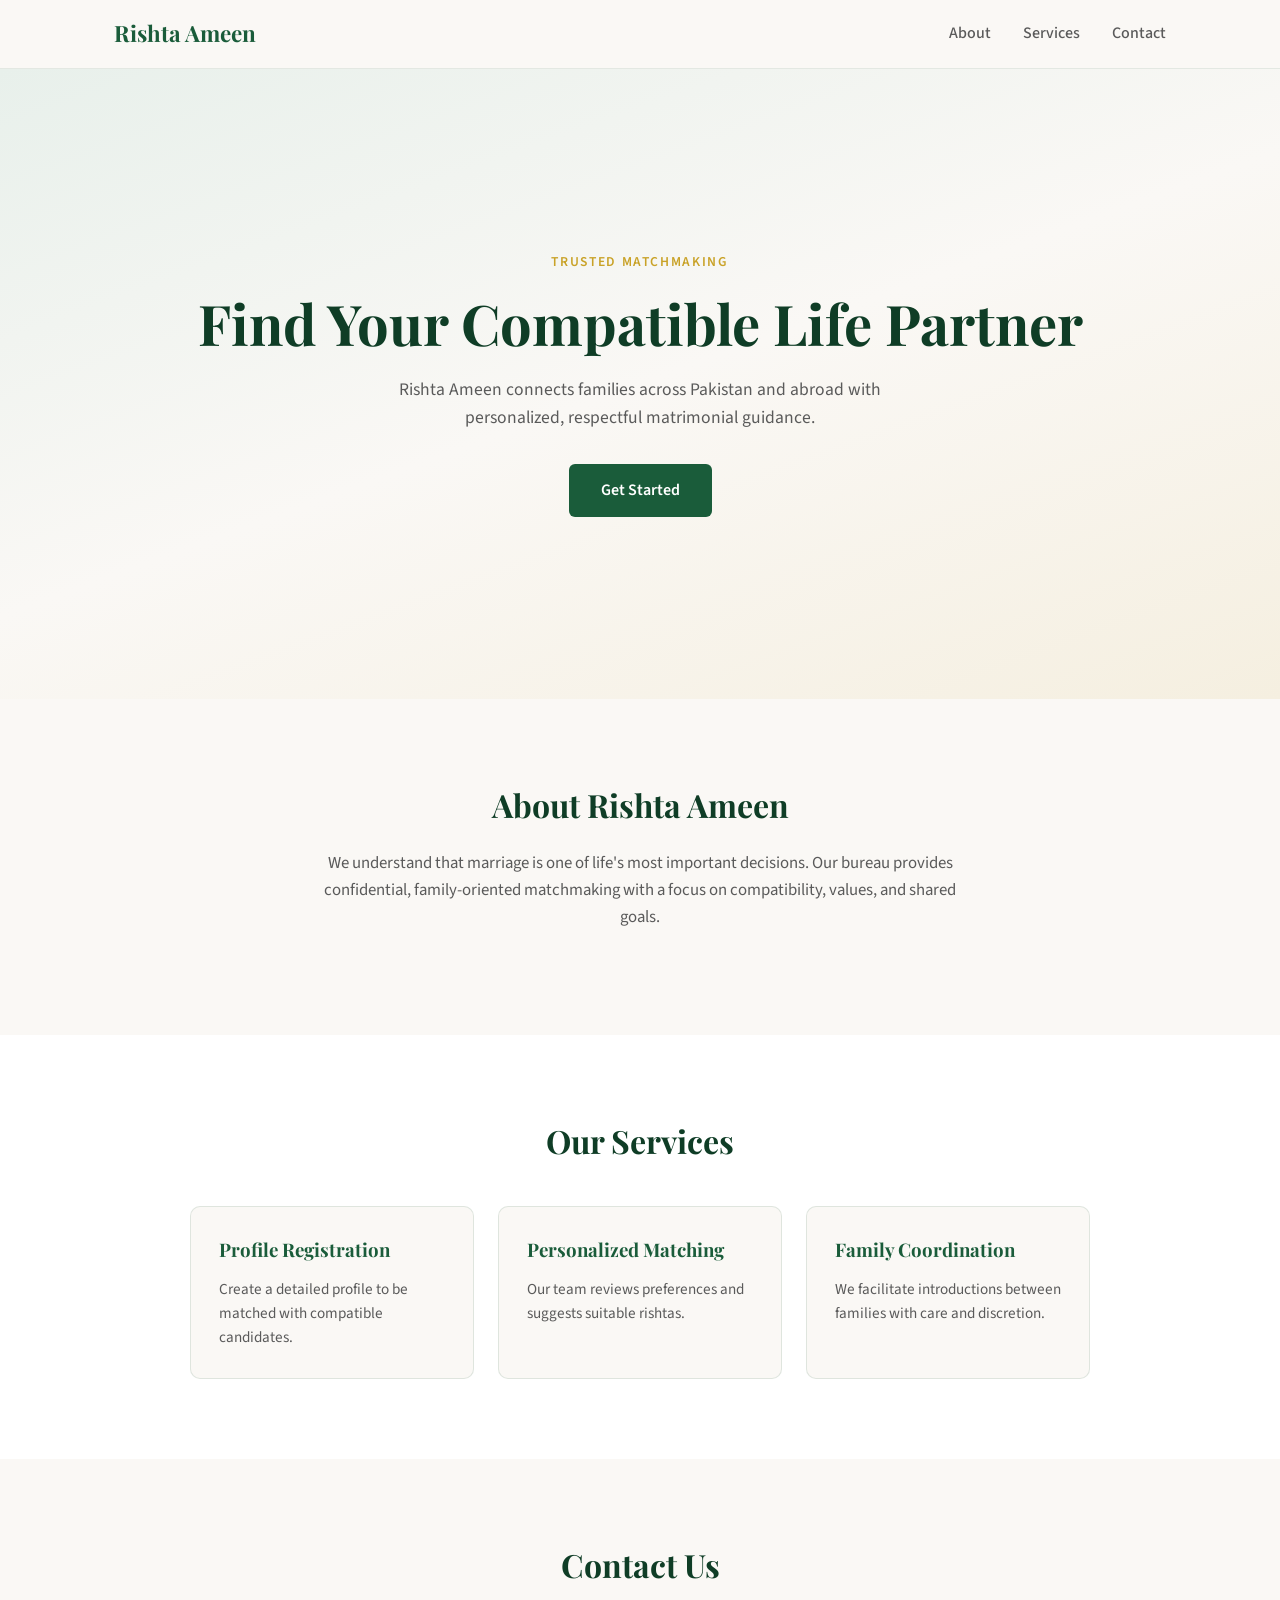
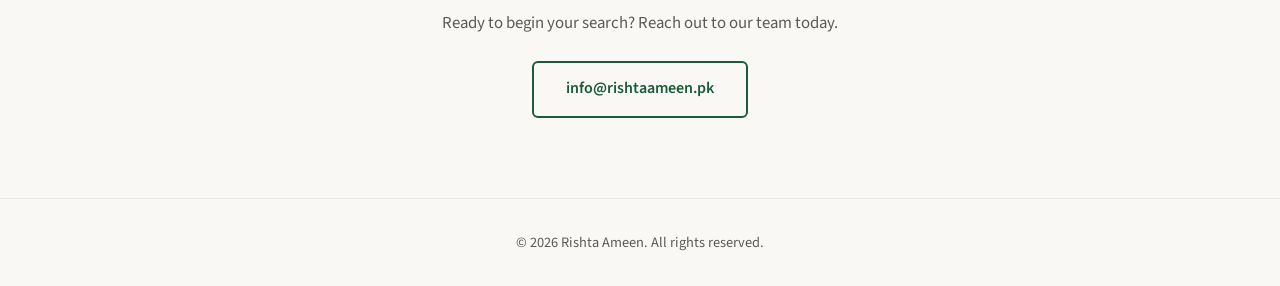
==== index.html @ f6dc4eeb "Activate repository with Rishta Ameen landing page and Cloud Agent setup - Add professional landing " ====
<!DOCTYPE html>
<html lang="en">
<head>
  <meta charset="UTF-8">
  <meta name="viewport" content="width=device-width, initial-scale=1.0">
  <meta name="description" content="Rishta Ameen — Pakistani matrimonial and matchmaking service. Find your compatible life partner with trusted guidance.">
  <title>Rishta Ameen — Find Your Life Partner</title>
  <link rel="stylesheet" href="css/style.css">
  <link rel="preconnect" href="https://fonts.googleapis.com">
  <link rel="preconnect" href="https://fonts.gstatic.com" crossorigin>
  <link href="https://fonts.googleapis.com/css2?family=Playfair+Display:wght@600;700&family=Source+Sans+3:wght@400;500;600&display=swap" rel="stylesheet">
</head>
<body>
  <header class="header">
    <nav class="nav">
      <a href="#" class="logo">Rishta Ameen</a>
      <ul class="nav-links">
        <li><a href="#about">About</a></li>
        <li><a href="#services">Services</a></li>
        <li><a href="#contact">Contact</a></li>
      </ul>
    </nav>
  </header>

  <main>
    <section class="hero">
      <div class="hero-content">
        <p class="hero-tagline">Trusted Matchmaking</p>
        <h1>Find Your Compatible Life Partner</h1>
        <p class="hero-description">
          Rishta Ameen connects families across Pakistan and abroad with
          personalized, respectful matrimonial guidance.
        </p>
        <a href="#contact" class="btn btn-primary">Get Started</a>
      </div>
    </section>

    <section id="about" class="section">
      <div class="container">
        <h2>About Rishta Ameen</h2>
        <p>
          We understand that marriage is one of life's most important decisions.
          Our bureau provides confidential, family-oriented matchmaking with a
          focus on compatibility, values, and shared goals.
        </p>
      </div>
    </section>

    <section id="services" class="section section-alt">
      <div class="container">
        <h2>Our Services</h2>
        <div class="cards">
          <article class="card">
            <h3>Profile Registration</h3>
            <p>Create a detailed profile to be matched with compatible candidates.</p>
          </article>
          <article class="card">
            <h3>Personalized Matching</h3>
            <p>Our team reviews preferences and suggests suitable rishtas.</p>
          </article>
          <article class="card">
            <h3>Family Coordination</h3>
            <p>We facilitate introductions between families with care and discretion.</p>
          </article>
        </div>
      </div>
    </section>

    <section id="contact" class="section">
      <div class="container">
        <h2>Contact Us</h2>
        <p>Ready to begin your search? Reach out to our team today.</p>
        <a href="mailto:info@rishtaameen.pk" class="btn btn-secondary">info@rishtaameen.pk</a>
      </div>
    </section>
  </main>

  <footer class="footer">
    <p>&copy; 2026 Rishta Ameen. All rights reserved.</p>
  </footer>
</body>
</html>
---- css/style.css ----
*,
*::before,
*::after {
  box-sizing: border-box;
  margin: 0;
  padding: 0;
}

:root {
  --color-primary: #1a5c3a;
  --color-primary-dark: #0f3d26;
  --color-accent: #c9a227;
  --color-bg: #faf8f5;
  --color-text: #2c2c2c;
  --color-muted: #5a5a5a;
  --font-display: "Playfair Display", Georgia, serif;
  --font-body: "Source Sans 3", system-ui, sans-serif;
}

html {
  scroll-behavior: smooth;
}

body {
  font-family: var(--font-body);
  color: var(--color-text);
  background: var(--color-bg);
  line-height: 1.6;
}

.header {
  position: sticky;
  top: 0;
  background: rgba(250, 248, 245, 0.95);
  backdrop-filter: blur(8px);
  border-bottom: 1px solid rgba(26, 92, 58, 0.1);
  z-index: 100;
}

.nav {
  max-width: 1100px;
  margin: 0 auto;
  padding: 1rem 1.5rem;
  display: flex;
  align-items: center;
  justify-content: space-between;
}

.logo {
  font-family: var(--font-display);
  font-size: 1.4rem;
  font-weight: 700;
  color: var(--color-primary);
  text-decoration: none;
}

.nav-links {
  display: flex;
  gap: 2rem;
  list-style: none;
}

.nav-links a {
  color: var(--color-muted);
  text-decoration: none;
  font-weight: 500;
  transition: color 0.2s;
}

.nav-links a:hover {
  color: var(--color-primary);
}

.hero {
  min-height: 70vh;
  display: flex;
  align-items: center;
  justify-content: center;
  text-align: center;
  padding: 4rem 1.5rem;
  background: linear-gradient(160deg, #e8f0eb 0%, var(--color-bg) 50%, #f5efe0 100%);
}

.hero-tagline {
  color: var(--color-accent);
  font-weight: 600;
  text-transform: uppercase;
  letter-spacing: 0.12em;
  font-size: 0.85rem;
  margin-bottom: 1rem;
}

.hero h1 {
  font-family: var(--font-display);
  font-size: clamp(2.2rem, 5vw, 3.5rem);
  color: var(--color-primary-dark);
  margin-bottom: 1.25rem;
  line-height: 1.2;
}

.hero-description {
  max-width: 540px;
  margin: 0 auto 2rem;
  color: var(--color-muted);
  font-size: 1.1rem;
}

.btn {
  display: inline-block;
  padding: 0.85rem 2rem;
  border-radius: 6px;
  font-weight: 600;
  text-decoration: none;
  transition: transform 0.2s, box-shadow 0.2s;
}

.btn:hover {
  transform: translateY(-2px);
  box-shadow: 0 4px 16px rgba(0, 0, 0, 0.12);
}

.btn-primary {
  background: var(--color-primary);
  color: #fff;
}

.btn-secondary {
  background: transparent;
  color: var(--color-primary);
  border: 2px solid var(--color-primary);
}

.section {
  padding: 5rem 1.5rem;
}

.section-alt {
  background: #fff;
}

.container {
  max-width: 900px;
  margin: 0 auto;
  text-align: center;
}

.section h2 {
  font-family: var(--font-display);
  font-size: 2rem;
  color: var(--color-primary-dark);
  margin-bottom: 1.25rem;
}

.section p {
  color: var(--color-muted);
  font-size: 1.05rem;
  max-width: 640px;
  margin: 0 auto 1.5rem;
}

.cards {
  display: grid;
  grid-template-columns: repeat(auto-fit, minmax(240px, 1fr));
  gap: 1.5rem;
  margin-top: 2.5rem;
  text-align: left;
}

.card {
  background: var(--color-bg);
  border: 1px solid rgba(26, 92, 58, 0.12);
  border-radius: 10px;
  padding: 1.75rem;
}

.card h3 {
  font-family: var(--font-display);
  color: var(--color-primary);
  margin-bottom: 0.75rem;
}

.card p {
  margin: 0;
  font-size: 0.95rem;
}

.footer {
  text-align: center;
  padding: 2rem 1.5rem;
  color: var(--color-muted);
  font-size: 0.9rem;
  border-top: 1px solid rgba(26, 92, 58, 0.1);
}

@media (max-width: 600px) {
  .nav-links {
    gap: 1rem;
    font-size: 0.9rem;
  }
}
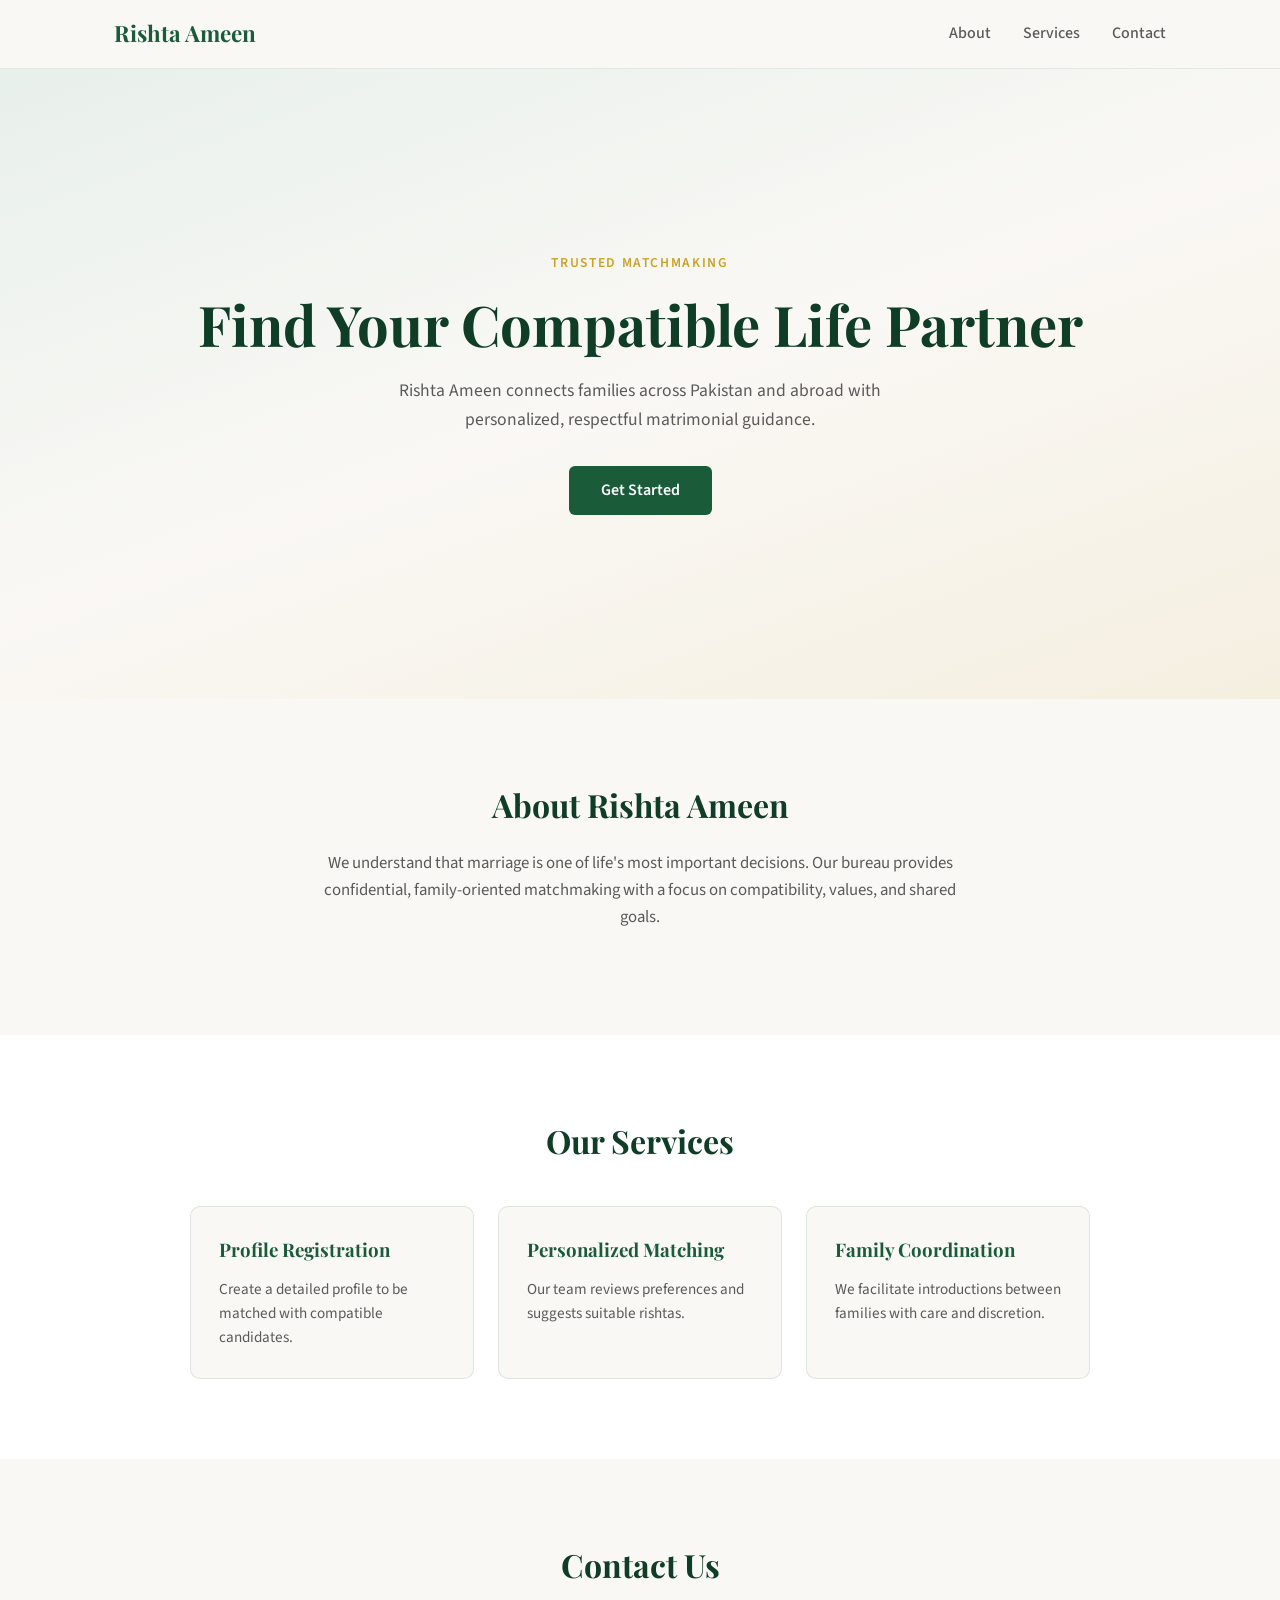
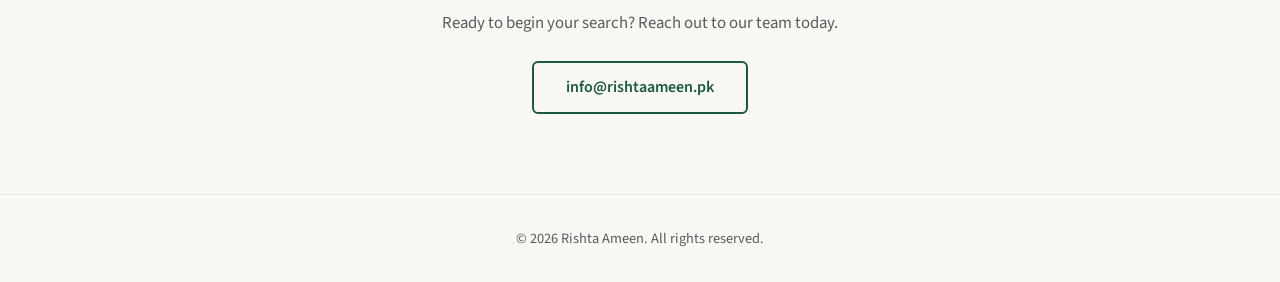
==== commit f70c1761: "Deploy Rishta Ameen landing page with mobile-friendly layout - Add responsive hamburger navigation f" ====
--- a/index.html
+++ b/index.html
@@ -2,8 +2,11 @@
 <html lang="en">
 <head>
   <meta charset="UTF-8">
-  <meta name="viewport" content="width=device-width, initial-scale=1.0">
+  <meta name="viewport" content="width=device-width, initial-scale=1.0, viewport-fit=cover">
   <meta name="description" content="Rishta Ameen — Pakistani matrimonial and matchmaking service. Find your compatible life partner with trusted guidance.">
+  <meta name="theme-color" content="#1a5c3a">
+  <meta name="apple-mobile-web-app-capable" content="yes">
+  <meta name="apple-mobile-web-app-title" content="Rishta Ameen">
   <title>Rishta Ameen — Find Your Life Partner</title>
   <link rel="stylesheet" href="css/style.css">
   <link rel="preconnect" href="https://fonts.googleapis.com">
@@ -14,7 +17,12 @@
   <header class="header">
     <nav class="nav">
       <a href="#" class="logo">Rishta Ameen</a>
-      <ul class="nav-links">
+      <button class="nav-toggle" type="button" aria-label="Open menu" aria-expanded="false" aria-controls="nav-menu">
+        <span></span>
+        <span></span>
+        <span></span>
+      </button>
+      <ul class="nav-links" id="nav-menu">
         <li><a href="#about">About</a></li>
         <li><a href="#services">Services</a></li>
         <li><a href="#contact">Contact</a></li>
@@ -78,5 +86,21 @@
   <footer class="footer">
     <p>&copy; 2026 Rishta Ameen. All rights reserved.</p>
   </footer>
+  <script>
+    const toggle = document.querySelector('.nav-toggle');
+    const menu = document.getElementById('nav-menu');
+    toggle.addEventListener('click', () => {
+      const open = menu.classList.toggle('nav-open');
+      toggle.setAttribute('aria-expanded', open);
+      toggle.setAttribute('aria-label', open ? 'Close menu' : 'Open menu');
+    });
+    menu.querySelectorAll('a').forEach((link) => {
+      link.addEventListener('click', () => {
+        menu.classList.remove('nav-open');
+        toggle.setAttribute('aria-expanded', 'false');
+        toggle.setAttribute('aria-label', 'Open menu');
+      });
+    });
+  </script>
 </body>
 </html>
--- a/css/style.css
+++ b/css/style.css
@@ -26,6 +26,8 @@
   color: var(--color-text);
   background: var(--color-bg);
   line-height: 1.6;
+  -webkit-text-size-adjust: 100%;
+  padding-bottom: env(safe-area-inset-bottom);
 }
 
 .header {
@@ -41,9 +43,11 @@
   max-width: 1100px;
   margin: 0 auto;
   padding: 1rem 1.5rem;
+  padding-top: max(1rem, env(safe-area-inset-top));
   display: flex;
   align-items: center;
   justify-content: space-between;
+  position: relative;
 }
 
 .logo {
@@ -69,6 +73,40 @@
 
 .nav-links a:hover {
   color: var(--color-primary);
+}
+
+.nav-toggle {
+  display: none;
+  flex-direction: column;
+  justify-content: center;
+  gap: 5px;
+  width: 44px;
+  height: 44px;
+  padding: 10px;
+  border: none;
+  background: transparent;
+  cursor: pointer;
+}
+
+.nav-toggle span {
+  display: block;
+  width: 100%;
+  height: 2px;
+  background: var(--color-primary);
+  border-radius: 2px;
+  transition: transform 0.2s, opacity 0.2s;
+}
+
+.nav-toggle[aria-expanded="true"] span:nth-child(1) {
+  transform: translateY(7px) rotate(45deg);
+}
+
+.nav-toggle[aria-expanded="true"] span:nth-child(2) {
+  opacity: 0;
+}
+
+.nav-toggle[aria-expanded="true"] span:nth-child(3) {
+  transform: translateY(-7px) rotate(-45deg);
 }
 
 .hero {
@@ -108,6 +146,8 @@
 .btn {
   display: inline-block;
   padding: 0.85rem 2rem;
+  min-height: 48px;
+  line-height: 1.4;
   border-radius: 6px;
   font-weight: 600;
   text-decoration: none;
@@ -193,8 +233,52 @@
 }
 
 @media (max-width: 600px) {
+  .nav-toggle {
+    display: flex;
+  }
+
   .nav-links {
-    gap: 1rem;
-    font-size: 0.9rem;
-  }
-}
+    display: none;
+    position: absolute;
+    top: 100%;
+    left: 0;
+    right: 0;
+    flex-direction: column;
+    gap: 0;
+    background: rgba(250, 248, 245, 0.98);
+    border-bottom: 1px solid rgba(26, 92, 58, 0.1);
+    padding: 0.5rem 0;
+    box-shadow: 0 8px 24px rgba(0, 0, 0, 0.08);
+  }
+
+  .nav-links.nav-open {
+    display: flex;
+  }
+
+  .nav-links li {
+    width: 100%;
+  }
+
+  .nav-links a {
+    display: block;
+    padding: 1rem 1.5rem;
+    font-size: 1rem;
+  }
+
+  .hero {
+    min-height: auto;
+    padding: 3rem 1.25rem;
+  }
+
+  .section {
+    padding: 3.5rem 1.25rem;
+  }
+
+  .section h2 {
+    font-size: 1.65rem;
+  }
+
+  .cards {
+    grid-template-columns: 1fr;
+  }
+}
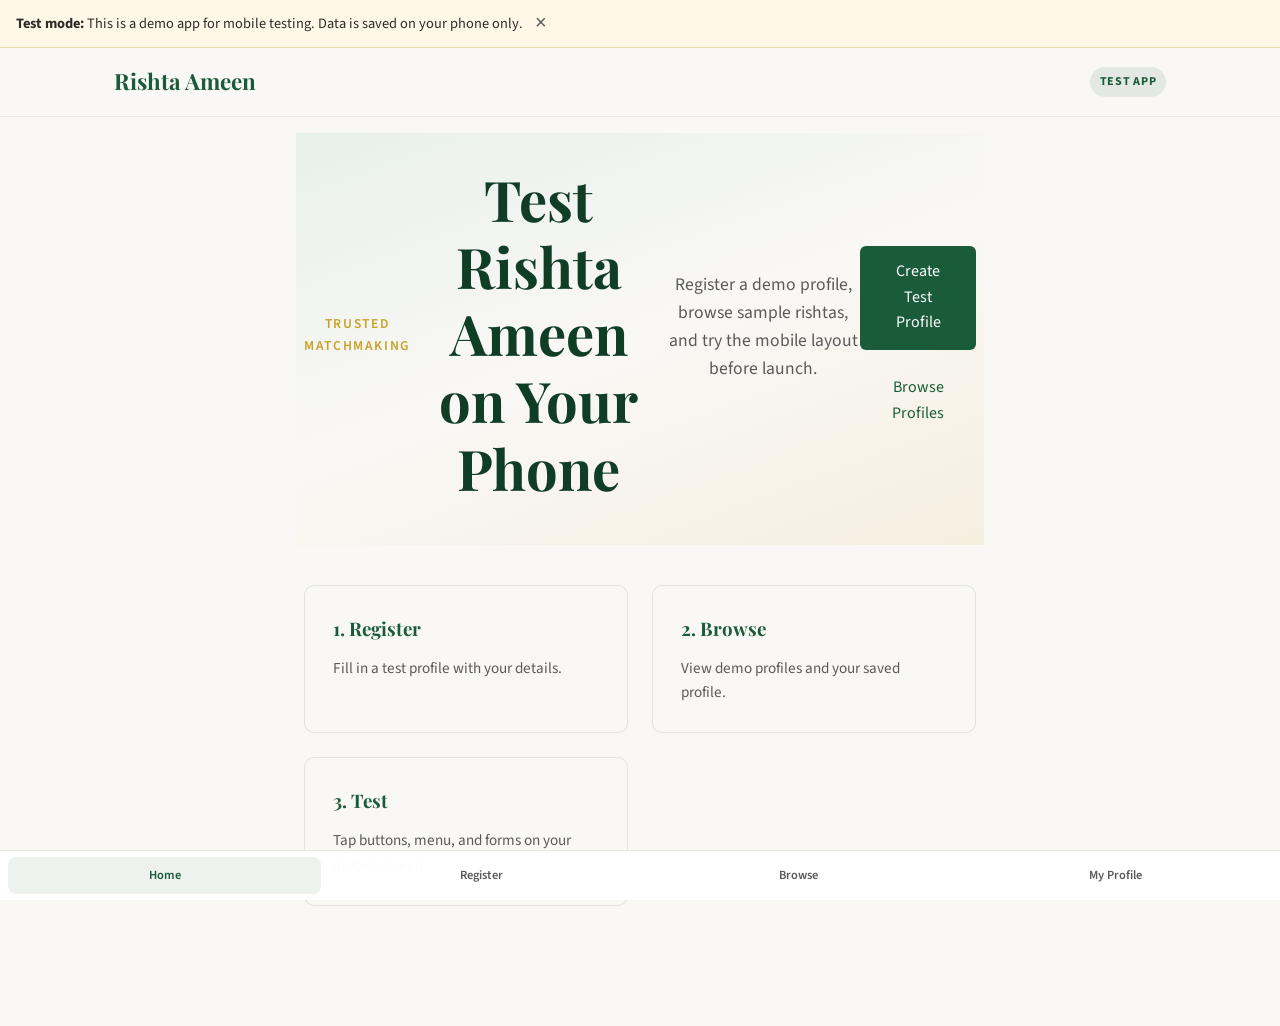
==== commit a5878ad9: "Add mobile test app for Rishta Ameen demo testing - Build register, browse, and my-profile screens w" ====
--- a/index.html
+++ b/index.html
@@ -3,102 +3,137 @@
 <head>
   <meta charset="UTF-8">
   <meta name="viewport" content="width=device-width, initial-scale=1.0, viewport-fit=cover">
-  <meta name="description" content="Rishta Ameen — Pakistani matrimonial and matchmaking service. Find your compatible life partner with trusted guidance.">
+  <meta name="description" content="Rishta Ameen — Test the matrimonial app on your mobile device.">
   <meta name="theme-color" content="#1a5c3a">
   <meta name="apple-mobile-web-app-capable" content="yes">
   <meta name="apple-mobile-web-app-title" content="Rishta Ameen">
-  <title>Rishta Ameen — Find Your Life Partner</title>
+  <title>Rishta Ameen — Test App</title>
+  <link rel="manifest" href="manifest.json">
+  <link rel="apple-touch-icon" href="icons/icon-192.png">
   <link rel="stylesheet" href="css/style.css">
   <link rel="preconnect" href="https://fonts.googleapis.com">
   <link rel="preconnect" href="https://fonts.gstatic.com" crossorigin>
   <link href="https://fonts.googleapis.com/css2?family=Playfair+Display:wght@600;700&family=Source+Sans+3:wght@400;500;600&display=swap" rel="stylesheet">
 </head>
 <body>
+  <div id="test-banner" class="test-banner">
+    <p><strong>Test mode:</strong> This is a demo app for mobile testing. Data is saved on your phone only.</p>
+    <button id="test-banner-dismiss" type="button" aria-label="Dismiss">×</button>
+  </div>
+
   <header class="header">
     <nav class="nav">
       <a href="#" class="logo">Rishta Ameen</a>
-      <button class="nav-toggle" type="button" aria-label="Open menu" aria-expanded="false" aria-controls="nav-menu">
-        <span></span>
-        <span></span>
-        <span></span>
-      </button>
-      <ul class="nav-links" id="nav-menu">
-        <li><a href="#about">About</a></li>
-        <li><a href="#services">Services</a></li>
-        <li><a href="#contact">Contact</a></li>
-      </ul>
+      <span class="test-pill">Test App</span>
     </nav>
   </header>
 
-  <main>
-    <section class="hero">
-      <div class="hero-content">
+  <main class="app-main">
+    <section id="screen-home" class="screen active">
+      <div class="hero hero-compact">
         <p class="hero-tagline">Trusted Matchmaking</p>
-        <h1>Find Your Compatible Life Partner</h1>
+        <h1>Test Rishta Ameen on Your Phone</h1>
         <p class="hero-description">
-          Rishta Ameen connects families across Pakistan and abroad with
-          personalized, respectful matrimonial guidance.
+          Register a demo profile, browse sample rishtas, and try the mobile layout before launch.
         </p>
-        <a href="#contact" class="btn btn-primary">Get Started</a>
+        <div class="hero-actions">
+          <button type="button" class="btn btn-primary tab-link" data-screen="screen-register">Create Test Profile</button>
+          <button type="button" class="btn btn-secondary tab-link" data-screen="screen-browse">Browse Profiles</button>
+        </div>
       </div>
-    </section>
-
-    <section id="about" class="section">
-      <div class="container">
-        <h2>About Rishta Ameen</h2>
-        <p>
-          We understand that marriage is one of life's most important decisions.
-          Our bureau provides confidential, family-oriented matchmaking with a
-          focus on compatibility, values, and shared goals.
-        </p>
-      </div>
-    </section>
-
-    <section id="services" class="section section-alt">
-      <div class="container">
-        <h2>Our Services</h2>
+      <div class="section section-compact">
         <div class="cards">
           <article class="card">
-            <h3>Profile Registration</h3>
-            <p>Create a detailed profile to be matched with compatible candidates.</p>
+            <h3>1. Register</h3>
+            <p>Fill in a test profile with your details.</p>
           </article>
           <article class="card">
-            <h3>Personalized Matching</h3>
-            <p>Our team reviews preferences and suggests suitable rishtas.</p>
+            <h3>2. Browse</h3>
+            <p>View demo profiles and your saved profile.</p>
           </article>
           <article class="card">
-            <h3>Family Coordination</h3>
-            <p>We facilitate introductions between families with care and discretion.</p>
+            <h3>3. Test</h3>
+            <p>Tap buttons, menu, and forms on your mobile screen.</p>
           </article>
         </div>
       </div>
     </section>
 
-    <section id="contact" class="section">
-      <div class="container">
-        <h2>Contact Us</h2>
-        <p>Ready to begin your search? Reach out to our team today.</p>
-        <a href="mailto:info@rishtaameen.pk" class="btn btn-secondary">info@rishtaameen.pk</a>
+    <section id="screen-register" class="screen">
+      <div class="screen-header">
+        <h2>Register Test Profile</h2>
+        <p>Create a profile to test how registration works on mobile.</p>
       </div>
+      <form id="register-form" class="form">
+        <label>
+          Full Name
+          <input name="name" type="text" required placeholder="Your name">
+        </label>
+        <label>
+          Age
+          <input name="age" type="number" min="18" max="70" required placeholder="25">
+        </label>
+        <label>
+          City
+          <input name="city" type="text" required placeholder="Lahore">
+        </label>
+        <label>
+          Education
+          <input name="education" type="text" placeholder="MBA, MBBS, etc.">
+        </label>
+        <label>
+          Profession
+          <input name="profession" type="text" placeholder="Your job">
+        </label>
+        <label>
+          Phone
+          <input name="phone" type="tel" required placeholder="03xx-xxxxxxx">
+        </label>
+        <label>
+          About
+          <textarea name="about" rows="4" placeholder="Short introduction"></textarea>
+        </label>
+        <button type="submit" class="btn btn-primary btn-block">Save Test Profile</button>
+      </form>
+    </section>
+
+    <section id="screen-browse" class="screen">
+      <div class="screen-header">
+        <h2>Browse Profiles</h2>
+        <p>Demo rishtas plus any profile you register for testing.</p>
+      </div>
+      <div id="profile-list" class="profile-list"></div>
+    </section>
+
+    <section id="screen-profile" class="screen">
+      <div class="screen-header">
+        <h2>My Profile</h2>
+        <p>Your saved test profile on this device.</p>
+      </div>
+      <div id="my-profile-content"></div>
     </section>
   </main>
 
-  <footer class="footer">
-    <p>&copy; 2026 Rishta Ameen. All rights reserved.</p>
-  </footer>
+  <nav class="bottom-nav" aria-label="App navigation">
+    <button type="button" class="tab-btn active" data-screen="screen-home">Home</button>
+    <button type="button" class="tab-btn" data-screen="screen-register">Register</button>
+    <button type="button" class="tab-btn" data-screen="screen-browse">Browse</button>
+    <button type="button" class="tab-btn" data-screen="screen-profile">My Profile</button>
+  </nav>
+
+  <div id="toast" class="toast" role="status" aria-live="polite"></div>
+
+  <script src="js/app.js"></script>
   <script>
-    const toggle = document.querySelector('.nav-toggle');
-    const menu = document.getElementById('nav-menu');
-    toggle.addEventListener('click', () => {
-      const open = menu.classList.toggle('nav-open');
-      toggle.setAttribute('aria-expanded', open);
-      toggle.setAttribute('aria-label', open ? 'Close menu' : 'Open menu');
-    });
-    menu.querySelectorAll('a').forEach((link) => {
-      link.addEventListener('click', () => {
-        menu.classList.remove('nav-open');
-        toggle.setAttribute('aria-expanded', 'false');
-        toggle.setAttribute('aria-label', 'Open menu');
+    document.querySelectorAll('.tab-link').forEach((btn) => {
+      btn.addEventListener('click', () => {
+        const screen = btn.dataset.screen;
+        document.querySelectorAll('.screen').forEach((el) => {
+          el.classList.toggle('active', el.id === screen);
+        });
+        document.querySelectorAll('.tab-btn').forEach((tab) => {
+          tab.classList.toggle('active', tab.dataset.screen === screen);
+        });
       });
     });
   </script>
--- a/css/style.css
+++ b/css/style.css
@@ -27,7 +27,7 @@
   background: var(--color-bg);
   line-height: 1.6;
   -webkit-text-size-adjust: 100%;
-  padding-bottom: env(safe-area-inset-bottom);
+  padding-bottom: calc(72px + env(safe-area-inset-bottom));
 }
 
 .header {
@@ -282,3 +282,227 @@
     grid-template-columns: 1fr;
   }
 }
+
+.test-banner {
+  display: flex;
+  align-items: flex-start;
+  gap: 0.75rem;
+  background: #fff8e6;
+  border-bottom: 1px solid #e8d9a8;
+  padding: 0.75rem 1rem;
+  font-size: 0.9rem;
+}
+
+.test-banner button {
+  border: none;
+  background: transparent;
+  font-size: 1.25rem;
+  line-height: 1;
+  cursor: pointer;
+  color: var(--color-muted);
+}
+
+.test-pill {
+  background: rgba(26, 92, 58, 0.1);
+  color: var(--color-primary);
+  font-size: 0.75rem;
+  font-weight: 700;
+  text-transform: uppercase;
+  letter-spacing: 0.06em;
+  padding: 0.35rem 0.6rem;
+  border-radius: 999px;
+}
+
+.app-main {
+  max-width: 720px;
+  margin: 0 auto;
+}
+
+.screen {
+  display: none;
+  padding: 1rem 1rem 2rem;
+}
+
+.screen.active {
+  display: block;
+}
+
+.hero-compact {
+  min-height: auto;
+  padding: 2rem 0.5rem 1.5rem;
+}
+
+.hero-actions {
+  display: flex;
+  flex-wrap: wrap;
+  gap: 0.75rem;
+  justify-content: center;
+}
+
+.section-compact {
+  padding: 0 0.5rem 1rem;
+}
+
+.screen-header {
+  margin-bottom: 1.25rem;
+}
+
+.screen-header h2 {
+  font-family: var(--font-display);
+  color: var(--color-primary-dark);
+  margin-bottom: 0.35rem;
+}
+
+.screen-header p,
+.empty-state {
+  color: var(--color-muted);
+}
+
+.form {
+  display: grid;
+  gap: 1rem;
+}
+
+.form label {
+  display: grid;
+  gap: 0.4rem;
+  font-weight: 600;
+  color: var(--color-primary-dark);
+}
+
+.form input,
+.form textarea {
+  width: 100%;
+  padding: 0.85rem 1rem;
+  border: 1px solid rgba(26, 92, 58, 0.2);
+  border-radius: 8px;
+  font: inherit;
+  background: #fff;
+}
+
+.form input:focus,
+.form textarea:focus {
+  outline: 2px solid rgba(26, 92, 58, 0.25);
+  border-color: var(--color-primary);
+}
+
+.btn {
+  border: none;
+  cursor: pointer;
+  font: inherit;
+}
+
+.btn-block {
+  width: 100%;
+}
+
+.btn-small {
+  padding: 0.55rem 1rem;
+  min-height: 40px;
+  font-size: 0.9rem;
+}
+
+.profile-list {
+  display: grid;
+  gap: 1rem;
+}
+
+.profile-card {
+  background: #fff;
+  border: 1px solid rgba(26, 92, 58, 0.12);
+  border-radius: 12px;
+  padding: 1.25rem;
+}
+
+.profile-card-own {
+  border-color: rgba(201, 162, 39, 0.45);
+  background: #fffdf7;
+}
+
+.profile-card-header {
+  display: flex;
+  align-items: center;
+  justify-content: space-between;
+  gap: 0.75rem;
+  margin-bottom: 0.5rem;
+}
+
+.profile-card h3 {
+  font-family: var(--font-display);
+  color: var(--color-primary-dark);
+}
+
+.badge {
+  background: rgba(26, 92, 58, 0.1);
+  color: var(--color-primary);
+  font-size: 0.75rem;
+  font-weight: 700;
+  padding: 0.25rem 0.55rem;
+  border-radius: 999px;
+  white-space: nowrap;
+}
+
+.profile-meta,
+.profile-about,
+.profile-phone {
+  color: var(--color-muted);
+  margin-bottom: 0.35rem;
+}
+
+.profile-about {
+  margin: 0.75rem 0 1rem;
+}
+
+.bottom-nav {
+  position: fixed;
+  left: 0;
+  right: 0;
+  bottom: 0;
+  display: grid;
+  grid-template-columns: repeat(4, 1fr);
+  gap: 0.25rem;
+  background: rgba(255, 255, 255, 0.98);
+  border-top: 1px solid rgba(26, 92, 58, 0.12);
+  padding: 0.35rem 0.5rem calc(0.35rem + env(safe-area-inset-bottom));
+  z-index: 200;
+}
+
+.tab-btn {
+  border: none;
+  background: transparent;
+  color: var(--color-muted);
+  font: inherit;
+  font-size: 0.78rem;
+  font-weight: 600;
+  padding: 0.55rem 0.25rem;
+  border-radius: 8px;
+  cursor: pointer;
+}
+
+.tab-btn.active {
+  color: var(--color-primary);
+  background: rgba(26, 92, 58, 0.08);
+}
+
+.toast {
+  position: fixed;
+  left: 50%;
+  bottom: calc(84px + env(safe-area-inset-bottom));
+  transform: translateX(-50%) translateY(12px);
+  background: var(--color-primary-dark);
+  color: #fff;
+  padding: 0.75rem 1rem;
+  border-radius: 999px;
+  font-size: 0.9rem;
+  opacity: 0;
+  pointer-events: none;
+  transition: opacity 0.2s, transform 0.2s;
+  z-index: 300;
+  max-width: calc(100% - 2rem);
+  text-align: center;
+}
+
+.toast.show {
+  opacity: 1;
+  transform: translateX(-50%) translateY(0);
+}
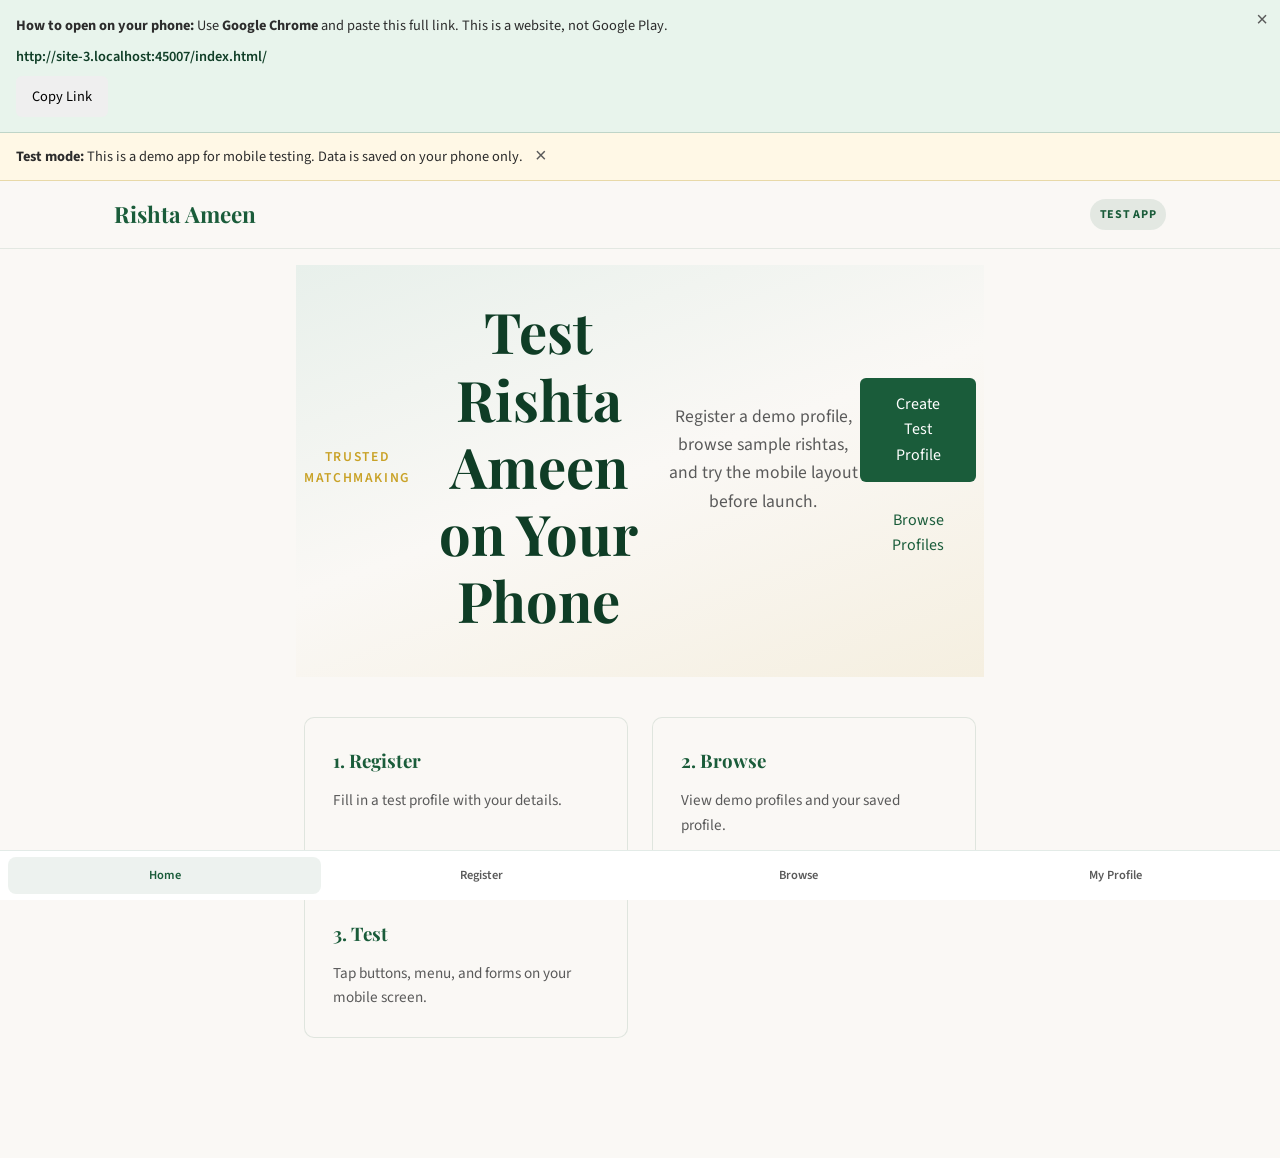
==== commit 76be9df4: "Fix mobile open issues and add on-screen help for phone users - Add base path handling for GitHub Pa" ====
--- a/index.html
+++ b/index.html
@@ -8,14 +8,43 @@
   <meta name="apple-mobile-web-app-capable" content="yes">
   <meta name="apple-mobile-web-app-title" content="Rishta Ameen">
   <title>Rishta Ameen — Test App</title>
+  <script>
+    (function () {
+      var path = window.location.pathname;
+      if (!path.endsWith('/')) {
+        path = path.substring(0, path.lastIndexOf('/') + 1);
+      }
+      var base = document.createElement('base');
+      base.href = path || '/';
+      document.head.appendChild(base);
+    })();
+  </script>
   <link rel="manifest" href="manifest.json">
   <link rel="apple-touch-icon" href="icons/icon-192.png">
   <link rel="stylesheet" href="css/style.css">
   <link rel="preconnect" href="https://fonts.googleapis.com">
   <link rel="preconnect" href="https://fonts.gstatic.com" crossorigin>
   <link href="https://fonts.googleapis.com/css2?family=Playfair+Display:wght@600;700&family=Source+Sans+3:wght@400;500;600&display=swap" rel="stylesheet">
+  <script>
+    (function () {
+      var path = window.location.pathname;
+      if (!path.endsWith('/')) {
+        path = path.substring(0, path.lastIndexOf('/') + 1);
+      }
+      var base = document.createElement('base');
+      base.href = path || '/';
+      document.head.insertBefore(base, document.head.firstChild);
+    })();
+  </script>
 </head>
 <body>
+  <div id="open-help" class="open-help">
+    <p><strong>How to open on your phone:</strong> Use <strong>Google Chrome</strong> and paste this full link. This is a website, not Google Play.</p>
+    <p class="open-help-url" id="open-help-url"></p>
+    <button type="button" class="btn btn-small" id="copy-link-btn">Copy Link</button>
+    <button type="button" class="open-help-close" id="open-help-close" aria-label="Close">×</button>
+  </div>
+
   <div id="test-banner" class="test-banner">
     <p><strong>Test mode:</strong> This is a demo app for mobile testing. Data is saved on your phone only.</p>
     <button id="test-banner-dismiss" type="button" aria-label="Dismiss">×</button>
--- a/css/style.css
+++ b/css/style.css
@@ -291,6 +291,32 @@
   border-bottom: 1px solid #e8d9a8;
   padding: 0.75rem 1rem;
   font-size: 0.9rem;
+}
+
+.open-help {
+  position: relative;
+  background: #e8f4ec;
+  border-bottom: 1px solid rgba(26, 92, 58, 0.2);
+  padding: 0.9rem 2.5rem 0.9rem 1rem;
+  font-size: 0.9rem;
+}
+
+.open-help-url {
+  word-break: break-all;
+  color: var(--color-primary-dark);
+  font-weight: 600;
+  margin: 0.5rem 0;
+}
+
+.open-help-close {
+  position: absolute;
+  top: 0.5rem;
+  right: 0.75rem;
+  border: none;
+  background: transparent;
+  font-size: 1.25rem;
+  cursor: pointer;
+  color: var(--color-muted);
 }
 
 .test-banner button {
